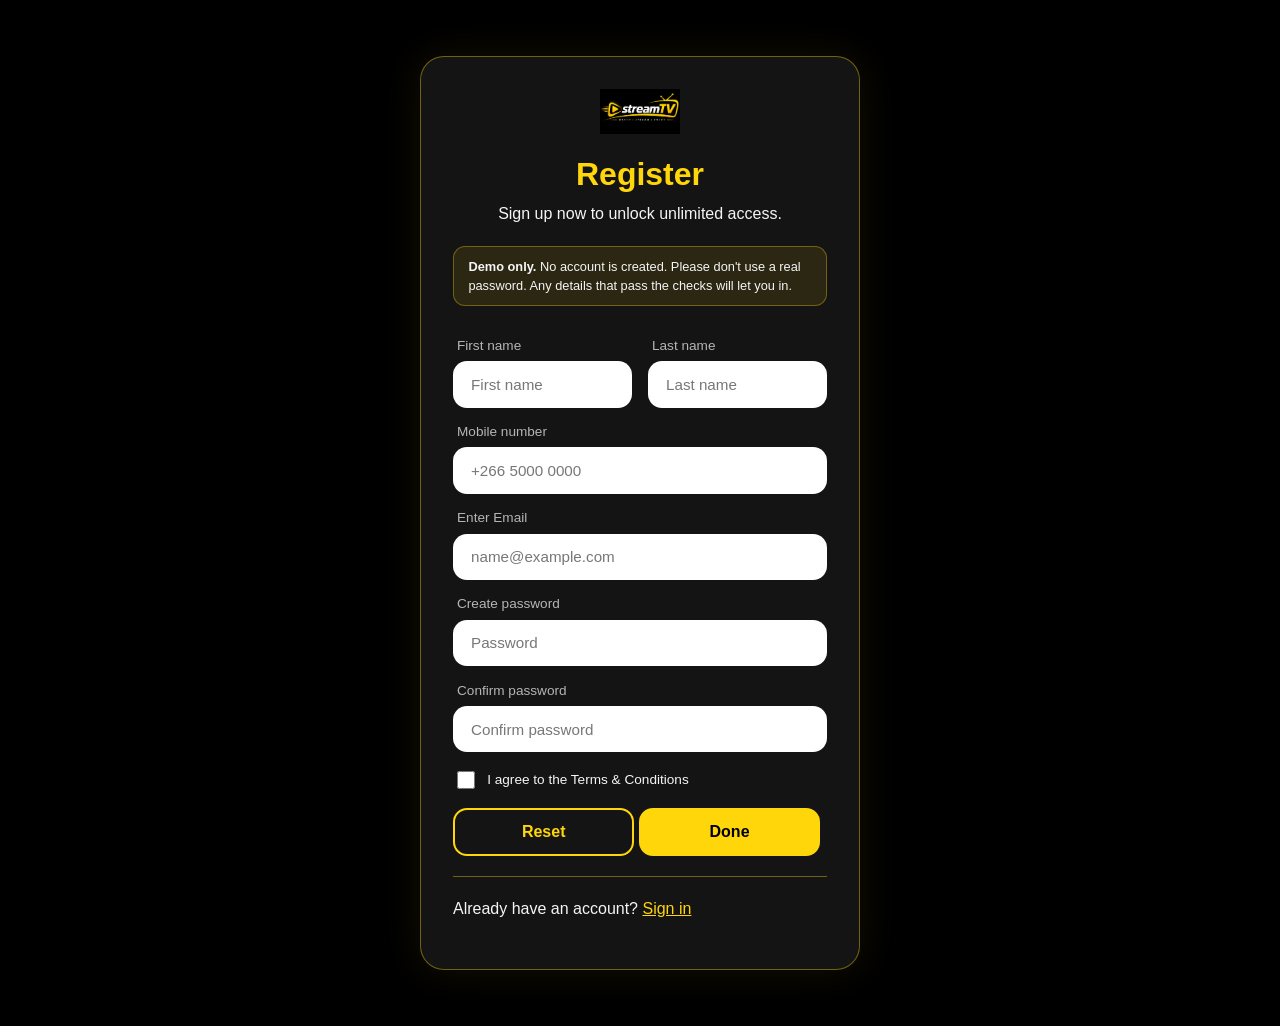
==== about.html @ e043f34e "Add files via upload" ====
<!DOCTYPE html>
<html lang="en">
<head>
    <script src="guard.js"></script>
    <meta charset="UTF-8">
    <meta name="viewport" content="width=device-width, initial-scale=1.0">
    <title>StreamTV | About and Help</title>
    <link href="https://cdn.jsdelivr.net/npm/bootstrap@5.3.3/dist/css/bootstrap.min.css" rel="stylesheet">
    <link rel="stylesheet" href="streamtv.css">
</head>
<body>
    <header>
        <nav class="navbar navbar-expand-lg navbar-dark" aria-label="Main navigation">
            <div class="container-fluid">
                <a class="navbar-brand" href="home.html">
                    <img src="STREAMTV.webp" alt="StreamTV logo" height="32">
                    <span>StreamTV</span>
                </a>
                <button class="navbar-toggler" type="button" data-bs-toggle="collapse" data-bs-target="#mainNav" aria-controls="mainNav" aria-expanded="false" aria-label="Toggle navigation">
                    <span class="navbar-toggler-icon"></span>
                </button>
                <div class="collapse navbar-collapse" id="mainNav">
                    <ul class="navbar-nav ms-auto mb-2 mb-lg-0 align-items-lg-center">
                        <li class="nav-item"><a class="nav-link" href="home.html">Home</a></li>
                        <li class="nav-item"><a class="nav-link" href="browse.html">Browse</a></li>
                        <li class="nav-item"><a class="nav-link" href="mylist.html">My List</a></li>
                        <li class="nav-item"><a class="nav-link active" aria-current="page" href="about.html">About</a></li>
                        <li class="nav-item"><button type="button" id="logoutBtn" class="btn btn-outline-warning ms-lg-2">Log out</button></li>
                    </ul>
                    <form class="d-flex ms-lg-3" role="search">
                        <label for="search_input" class="visually-hidden">Search</label>
                        <input class="form-control me-2" type="search" id="search_input" placeholder="Search">
                        <button class="btn btn-warning" type="submit" aria-label="search">
                             <svg width="16" height="16" viewBox="0 0 24 24" fill="none" stroke="currentColor" stroke-width="2">
                                 <circle cx="11" cy="11" r="8"></circle>
                                <line x1="21" y1="21" x2="16.65" y2="16.65"></line>
                            </svg>
                        </button>
                    </form>
                </div>
            </div>
        </nav>
    </header>

    <main>
        <section id="About" aria-labelledby="about-title">
            <h1 id="about-title">About StreamTV</h1>
            <p>StreamTV is a student-built streaming platform. It lets visitors explore a library of free films, read more about each title, watch trailers, and save favourites to their own list.</p>

            <h2>Who is it for?</h2>
            <ul>
                <li>Students who want free, legal films to watch.</li>
                <li>Film fans who like to browse by genre.</li>
                <li>Anyone who wants a simple list of what to watch next.</li>
            </ul>

            <h2>How it works</h2>
            <ol>
                <li>Sign up or sign in (this is a demo, so no real account is made).</li>
                <li>Browse the library and search or filter by genre.</li>
                <li>Open a title to see its details and watch the trailer.</li>
                <li>Add titles to My List. Your list is saved in this browser.</li>
            </ol>
        </section>

        <section id="faq" aria-labelledby="faq-title">
            <h2 id="faq-title">Frequently Asked Questions</h2>

            <details>
                <summary>What is StreamTV?</summary>
                <p>StreamTV is a student project for Principles of Web Design. It is not a real streaming service.</p>
            </details>

            <details>
                <summary>Is the sign up real?</summary>
                <p>No. The sign up and sign in forms are demonstrations. No account is created and no password is stored.</p>
            </details>

            <details>
                <summary>How do I add a title to My List?</summary>
                <p>Open the Browse page and press + My List on any title.</p>
            </details>

            <details>
                <summary>Why is my list empty on another device?</summary>
                <p>My List is saved in your browser, so it does not follow you to other browsers or devices.</p>
            </details>
        </section>

        <section id="Contact" aria-labelledby="contact-title">
            <h2 id="contact-title">Contact and Help</h2>
            <p>Have a question or a problem? Send us a message. This is a demonstration form and the message is not sent anywhere.</p>

            <form id="Contact_form">
                <label for="contact_name">Your name</label>
                <input type="text" class="form-control" id="contact_name" placeholder="Your name" required minlength="2">

                <label for="contact_email">Email</label>
                <input type="email" class="form-control" id="contact_email" placeholder="name@example.com" required>

                <label for="contact_message">Message</label>
                <textarea class="form-control" id="contact_message" rows="4" placeholder="How can we help?" required minlength="10"></textarea>

                <button type="submit" class="btn btn-warning mt-3">Send message</button>
                <button type="reset" class="btn btn-outline-warning mt-3">Clear</button>
            </form>

            <p id="Contact_status" role="status" aria-live="polite"></p>
        </section>

        <section id="Credits" aria-labelledby="credits-title">
            <h2 id="credits-title">Credits and Attribution</h2>
            <p>All films on StreamTV are open-licence or public-domain titles. Third-party content is credited below.</p>

            <div class="table-responsive">
                <table class="table table-dark">
                    <thead>
                        <tr><th>Title</th><th>Source</th><th>Licence</th></tr>
                    </thead>
                    <tbody>
                        <tr><td>Big Buck Bunny (2008)</td><td>Blender Foundation</td><td>Creative Commons Attribution 3.0</td></tr>
                        <tr><td>Sintel (2010)</td><td>Blender Foundation</td><td>Creative Commons Attribution 3.0</td></tr>
                        <tr><td>Elephants Dream (2006)</td><td>Blender Foundation</td><td>Creative Commons Attribution 2.5</td></tr>
                        <tr><td>Cosmos Laundromat (2015)</td><td>Blender Foundation</td><td>Creative Commons Attribution 3.0</td></tr>
                        <tr><td>Spring (2019)</td><td>Blender Studio</td><td>Creative Commons Attribution 4.0</td></tr>
                        <tr><td>Tears of Steel (2012)</td><td>Blender Foundation</td><td>Creative Commons Attribution 3.0</td></tr>
                        <tr><td>A Trip to the Moon (1902)</td><td>Internet Archive</td><td>Public domain</td></tr>
                        <tr><td>Metropolis (1927)</td><td>Internet Archive</td><td>Public domain</td></tr>
                        <tr><td>Night of the Living Dead (1968)</td><td>Internet Archive</td><td>Public domain</td></tr>
                        <tr><td>Nosferatu (1922)</td><td>Internet Archive</td><td>Public domain</td></tr>
                        <tr><td>The Kid (1921)</td><td>Internet Archive</td><td>Public domain</td></tr>
                        <tr><td>The General (1926)</td><td>Internet Archive</td><td>Public domain</td></tr>
                        <tr><td>Embedded videos</td><td>Official Blender YouTube channels (the six Blender films); Internet Archive (Metropolis, Night of the Living Dead, Nosferatu)</td><td>Same licence or public-domain status as each film</td></tr>
                        <tr><td>Poster images and hero image</td><td>Wikimedia Commons / Blender Foundation</td><td>See each image's own page</td></tr>
                    </tbody>
                </table>
            </div>

            <p>Bootstrap 5.3 is used under the MIT licence. The navbar is adapted from the Bootstrap documentation (getbootstrap.com).</p>
        </section>
    </main>

    <footer>
        <nav aria-label="Footer navigation">
            <a href="about.html">About</a>
            <a href="about.html#faq">Help</a>
        </nav>
        <p>&copy; 2026 StreamTV. A student project for Principles of Web Design. All rights reserved.</p>
    </footer>

    <script src="https://cdn.jsdelivr.net/npm/bootstrap@5.3.3/dist/js/bootstrap.bundle.min.js"></script>
    <script src="about.js"></script>
</body>
</html>
---- streamtv.css ----
/* COLOUR VARIABLES */
:root {
  --black: #000000;
  --card: #141414;
  --yellow: #FFD60A;
  --yellow-dark: #E6BE00;
  --white: #F5F5F5;
  --muted: #B5B5B5;
}

/*  RESET */
* {
  box-sizing: border-box;
}

/* BODY */
body {
  margin: 0;
  background: var(--black);
  color: var(--white);
  font-family: Arial, sans-serif;
  line-height: 1.5;
}

/* only the sign up and sign in pages get padding around the card */
body.form-page {
  padding: 1.5rem 1rem;
}

html,
body {
  overflow-x: hidden;
}

img {
  max-width: 100%;
}

/* FORM CARD (sign up and sign in) */
.form-box {
  max-width: 440px;
  margin: 2rem auto;
  padding: 2rem;
  background: var(--card);
  border: 1px solid rgba(255, 214, 10, 0.4);
  border-radius: 24px;
  box-shadow: 0 0 40px rgba(255, 214, 10, 0.08);
}

.form-box > img {
  display: block;
  width: 80px;
  height: auto;
  margin: 0 auto 1rem;
}

/* HEADINGS */
h1 {
  margin: 0 0 0.25rem;
  color: var(--yellow);
  font-size: 2rem;
  font-weight: 700;
}

h2 {
  margin: 0 0 0.25rem;
  color: var(--yellow);
  text-align: center;
  font-size: 2rem;
  font-weight: 700;
}

h3 {
  margin: 0 0 1.25rem;
  text-align: center;
  font-size: 1rem;
  font-weight: 400;
}

/* DEMO NOTE */
.demo-note {
  padding: 0.6rem 0.9rem;
  margin-bottom: 1rem;
  background: rgba(255, 214, 10, 0.1);
  border: 1px solid rgba(255, 214, 10, 0.35);
  border-radius: 12px;
  font-size: 0.8rem;
}

/* LABELS AND INPUTS */
label {
  display: block;
  margin: 0.9rem 0 0.3rem;
  padding-left: 0.25rem;
  font-size: 0.85rem;
  font-weight: 500;
  color: var(--muted);
}

.form-control {
  display: block;
  width: 100%;
  padding: 0.8rem 1rem;
  background: #FFFFFF;
  color: #111111;
  border: 2px solid transparent;
  border-radius: 14px;
  font-size: 0.95rem;
}

.form-control::placeholder {
  color: #777777;
}

/* FOCUS STATE */
.form-control:focus {
  outline: none;
  background: #FFFFFF;
  color: #111111;
  border-color: var(--yellow);
  box-shadow: 0 0 0 0.2rem rgba(255, 214, 10, 0.3);
}

.form-select {
  background-color: #FFFFFF;
  color: #111111;
  border: 2px solid transparent;
  border-radius: 14px;
  padding: 0.8rem 1rem;
  font-size: 0.95rem;
}

.form-select:focus {
  border-color: var(--yellow);
  box-shadow: 0 0 0 0.2rem rgba(255, 214, 10, 0.3);
}

.name-row {
  display: flex;
  gap: 1rem;
}

.name-row > div {
  flex: 1;
  min-width: 0;
}

/* CHECKBOX ROW */
.form-check {
  display: flex;
  align-items: center;
  gap: 0.6rem;
  margin: 1rem 0;
  font-size: 0.85rem;
}

.form-check-input {
  width: 1.1rem;
  height: 1.1rem;
  accent-color: var(--yellow);
}

.form-check-label {
  margin: 0;
  padding: 0;
  color: var(--white);
}

/* MESSAGES */
#message {
  margin-top: 1rem;
}

.alert {
  padding: 0.7rem 1rem;
  border-radius: 12px;
  font-size: 0.9rem;
}

.alert-success {
  background: rgba(255, 214, 10, 0.15);
  border: 1px solid var(--yellow);
}

.alert-danger {
  background: rgba(255, 107, 107, 0.15);
  border: 1px solid #FF6B6B;
}

/* BUTTONS */
.btn {
  padding: 0.8rem;
  border-radius: 14px;
  font-family: inherit;
  font-size: 1rem;
  font-weight: 600;
  cursor: pointer;
}

.btn-sm {
  padding: 0.4rem 0.75rem;
  font-size: 0.85rem;
  border-radius: 10px;
}

.btn-warning {
  background: var(--yellow);
  border: 2px solid var(--yellow);
  color: #000000;
}

.btn-secondary {
  background: transparent;
  border: 2px solid var(--yellow);
  color: var(--yellow);
}

/* HOVER STATES */
.btn-warning:hover {
  background: var(--yellow-dark);
  border-color: var(--yellow-dark);
  color: #000000;
}

.btn-secondary:hover {
  background: var(--yellow);
  color: #000000;
}

.btn-outline-warning {
  border: 2px solid var(--yellow);
  color: var(--yellow);
}

.btn-outline-warning:hover {
  background: var(--yellow);
  color: #000000;
}

.btn:focus-visible {
  outline: 3px solid #FFFFFF;
  outline-offset: 2px;
}

/* buttons inside the sign up / sign in card */
.form-box .btn {
  width: calc(50% - 0.35rem);
}

.form-box .btn-full {
  width: 100%;
}

hr {
  border: 0;
  border-top: 1px solid rgba(255, 214, 10, 0.4);
  margin: 1.25rem 0;
}

a {
  color: var(--yellow);
}

a:hover,
a:focus {
  color: var(--yellow-dark);
}

/* NAVBAR */
.navbar.navbar-dark {
  --bs-navbar-color: #F5F5F5;
  --bs-navbar-hover-color: #FFD60A;
  --bs-navbar-active-color: #FFD60A;
  --bs-navbar-brand-color: #F5F5F5;
  --bs-navbar-brand-hover-color: #FFD60A;
  background: #000000;
  border-bottom: 1px solid rgba(255, 214, 10, 0.4);
  padding: 0.5rem 0;
}

.navbar-brand {
  display: flex;
  align-items: center;
  gap: 0.5rem;
  font-weight: 700;
}

.navbar .btn {
  padding: 0.45rem 0.9rem;
  font-size: 0.95rem;
}

.navbar .form-control {
  padding: 0.45rem 0.9rem;
}

/* PAGE SECTIONS */
main section {
  padding: 1.5rem 1.5rem 0;
}

main section h2 {
  text-align: left;
  margin-bottom: 1rem;
}

#Browse_heading p,
#Mylist_heading p {
  color: var(--muted);
}

/* HERO BANNER */
#Hero {
  min-height: 70vh;
  padding: 4rem 1.5rem;
  display: flex;
  flex-direction: column;
  justify-content: center;
  align-items: flex-start;
  gap: 0.75rem;
  background:
    linear-gradient(to right, rgba(0, 0, 0, 0.85), rgba(0, 0, 0, 0.3)),
    url("hero.jpg") center / cover no-repeat;
}

#Hero h1 {
  font-size: 2.5rem;
}

.hero-buttons {
  display: flex;
  flex-wrap: wrap;
  gap: 0.6rem;
}

/* A ROW OF CARDS  */
#Trending-row,
#New_releases-row,
#Popular-row {
  display: flex;
  gap: 1rem;
  overflow-x: auto;
  padding-bottom: 1rem;
  scroll-snap-type: x proximity;
}

/*  ONE MOVIE CARD */
.movie-card {
  flex: 0 0 170px;
  background: var(--card);
  border: 1px solid transparent;
  border-radius: 14px;
  overflow: hidden;
  scroll-snap-align: start;
  transition: transform 0.2s, border-color 0.2s;
}

/* on Browse and My List the Bootstrap column sets the width */
.row .movie-card {
  flex: none;
  height: 100%;
}

/* HOVER and FOCUS STATE */
.movie-card:hover,
.movie-card:focus-within {
  transform: translateY(-6px);
  border-color: var(--yellow);
}

.poster-img {
  display: block;
  width: 100%;
  aspect-ratio: 2 / 3;
  object-fit: cover;
  background: #222222;
}

.movie-info {
  padding: 0.75rem;
}

.movie-title {
  margin: 0 0 0.25rem;
  text-align: left;
  font-size: 1rem;
  font-weight: 600;
  color: var(--white);
}

.movie-meta {
  margin: 0 0 0.5rem;
  font-size: 0.75rem;
  color: var(--muted);
}

/* description clipped to 3 lines */
.movie-desc {
  margin: 0.5rem 0 0.75rem;
  font-size: 0.8rem;
  color: var(--muted);
  display: -webkit-box;
  -webkit-line-clamp: 3;
  line-clamp: 3;
  -webkit-box-orient: vertical;
  overflow: hidden;
}

.card-buttons {
  display: flex;
  flex-wrap: wrap;
  gap: 0.4rem;
}

#No_results {
  padding: 2rem 0;
  text-align: center;
  color: var(--muted);
}

/*  DETAILS MODAL */
.modal-content {
  background: var(--card);
  color: var(--white);
  border: 1px solid rgba(255, 214, 10, 0.4);
  border-radius: 20px;
}

.modal-header,
.modal-footer {
  border-color: rgba(255, 214, 10, 0.2);
}

.modal-title {
  margin: 0;
  text-align: left;
  font-size: 1.5rem;
}

/* MY LIST PAGE */
#Mylist_count {
  color: var(--muted);
}

#Mylist_empty {
  padding: 2rem 0;
  text-align: center;
  color: var(--muted);
}

#Mylist_actions {
  padding-top: 1rem;
}

#Mylist_message {
  padding: 0.5rem 1.5rem;
  min-height: 2rem;
  color: var(--yellow);
}

/* ABOUT PAGE */
details {
  margin-bottom: 0.5rem;
  padding: 0.75rem 1rem;
  background: var(--card);
  border: 1px solid rgba(255, 214, 10, 0.25);
  border-radius: 12px;
}

summary {
  cursor: pointer;
  font-weight: 600;
  color: var(--yellow);
}

details p {
  margin: 0.5rem 0 0;
}

#Contact_form {
  max-width: 600px;
}

.status-ok {
  margin-top: 1rem;
  color: var(--yellow);
}

.status-error {
  margin-top: 1rem;
  color: #FF6B6B;
}

/* MY LIST FEEDBACK MESSAGE */
#list-toast {
  position: fixed;
  left: 50%;
  bottom: 1.5rem;
  transform: translateX(-50%) translateY(20px);
  z-index: 2000;
  max-width: 90%;
  padding: 0.75rem 1.25rem;
  background: var(--yellow);
  color: #000000;
  font-weight: 600;
  border-radius: 12px;
  opacity: 0;
  pointer-events: none;
  transition: opacity 0.25s, transform 0.25s;
}

#list-toast.show {
  opacity: 1;
  transform: translateX(-50%) translateY(0);
}

/* FOOTER */
footer {
  margin-top: 2rem;
  padding: 1.5rem;
  text-align: center;
  font-size: 0.85rem;
  color: var(--muted);
  border-top: 1px solid rgba(255, 214, 10, 0.3);
}

footer nav a {
  margin: 0 0.5rem;
}

/* TABLET */
@media (max-width: 768px) {
  body.form-page {
    padding: 1rem;
  }

  .form-box {
    margin: 1rem auto;
  }
}

/* PHONE */
@media (max-width: 480px) {
  .form-box {
    padding: 1.5rem 1.25rem;
    border-radius: 20px;
  }

  h2 {
    font-size: 1.7rem;
  }

  #Hero h1 {
    font-size: 1.8rem;
  }

  .name-row {
    flex-direction: column;
    gap: 0;
  }

  .form-box .btn {
    width: 100%;
    margin-bottom: 0.6rem;
  }

  .movie-card {
    flex-basis: 140px;
  }
}

/* DATA STATUS LINE (Fetch API feedback)  */
.data-status {
  margin: 0;
  padding: 0.75rem 1.5rem 0;
  min-height: 2rem;
  font-size: 0.85rem;
  color: var(--muted);
}

.data-status.loading::before {
  content: "⏳ ";
}

.data-status.ok {
  color: var(--muted);
}

.data-status.error {
  color: #FF6B6B;
}

/* VIDEO PLAYER IN THE DETAILS POP-UP */
#trailerBox iframe {
  border: 0;
  border-radius: 12px;
  background: #000000;
}
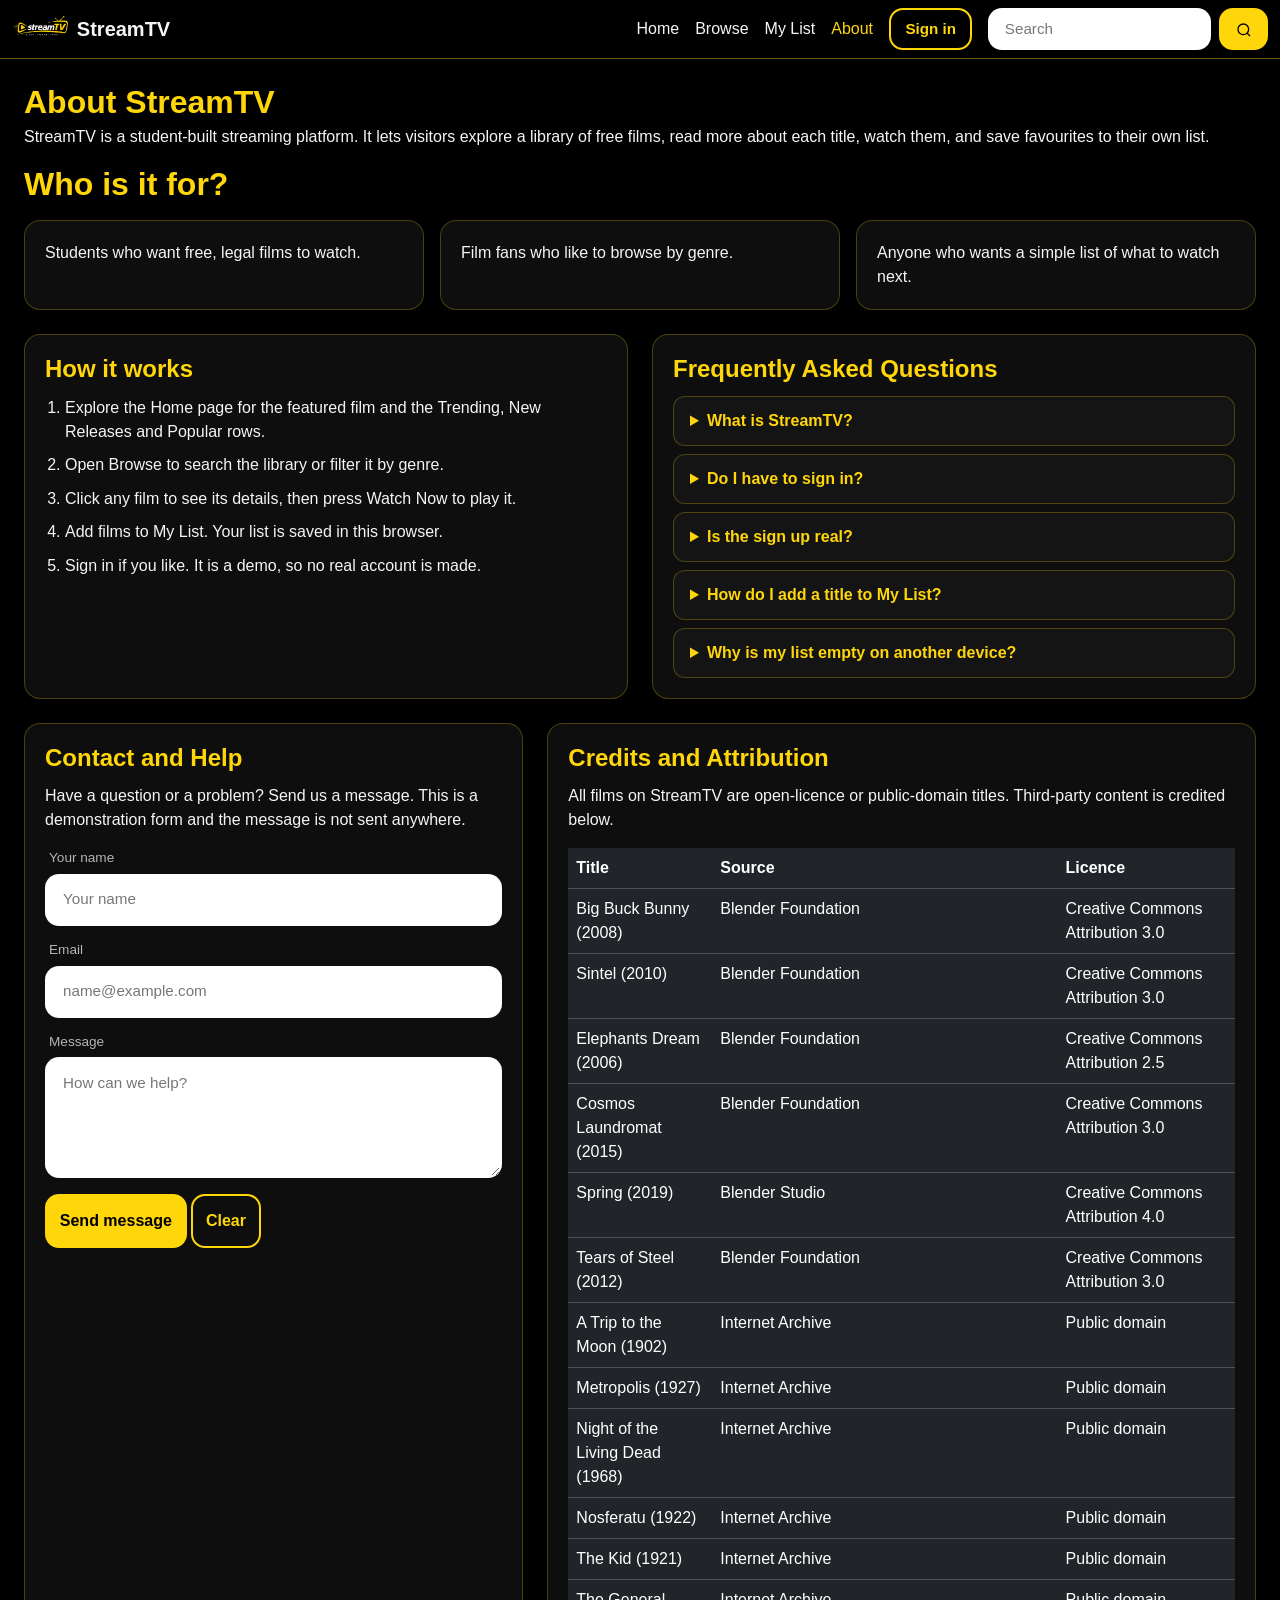
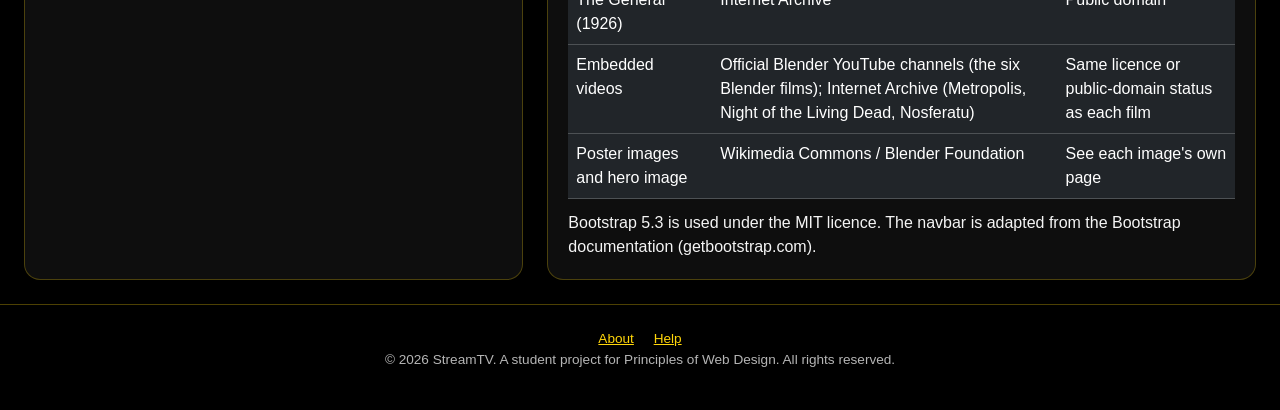
==== commit 75415732: "Add files via upload" ====
--- a/about.html
+++ b/about.html
@@ -1,7 +1,6 @@
 <!DOCTYPE html>
 <html lang="en">
 <head>
-    <script src="guard.js"></script>
     <meta charset="UTF-8">
     <meta name="viewport" content="width=device-width, initial-scale=1.0">
     <title>StreamTV | About and Help</title>
@@ -12,7 +11,7 @@
     <header>
         <nav class="navbar navbar-expand-lg navbar-dark" aria-label="Main navigation">
             <div class="container-fluid">
-                <a class="navbar-brand" href="home.html">
+                <a class="navbar-brand" href="index.html">
                     <img src="STREAMTV.webp" alt="StreamTV logo" height="32">
                     <span>StreamTV</span>
                 </a>
@@ -21,11 +20,12 @@
                 </button>
                 <div class="collapse navbar-collapse" id="mainNav">
                     <ul class="navbar-nav ms-auto mb-2 mb-lg-0 align-items-lg-center">
-                        <li class="nav-item"><a class="nav-link" href="home.html">Home</a></li>
+                        <li class="nav-item"><a class="nav-link" href="index.html">Home</a></li>
                         <li class="nav-item"><a class="nav-link" href="browse.html">Browse</a></li>
                         <li class="nav-item"><a class="nav-link" href="mylist.html">My List</a></li>
                         <li class="nav-item"><a class="nav-link active" aria-current="page" href="about.html">About</a></li>
-                        <li class="nav-item"><button type="button" id="logoutBtn" class="btn btn-outline-warning ms-lg-2">Log out</button></li>
+                        <li id="signinItem" class="nav-item"><a class="btn btn-outline-warning ms-lg-2" href="signin.html">Sign in</a></li>
+                        <li id="logoutItem" class="nav-item" hidden><button type="button" id="logoutBtn" class="btn btn-outline-warning ms-lg-2">Log out</button></li>
                     </ul>
                     <form class="d-flex ms-lg-3" role="search">
                         <label for="search_input" class="visually-hidden">Search</label>
@@ -33,8 +33,8 @@
                         <button class="btn btn-warning" type="submit" aria-label="search">
                              <svg width="16" height="16" viewBox="0 0 24 24" fill="none" stroke="currentColor" stroke-width="2">
                                  <circle cx="11" cy="11" r="8"></circle>
-                                <line x1="21" y1="21" x2="16.65" y2="16.65"></line>
-                            </svg>
+                                 <line x1="21" y1="21" x2="16.65" y2="16.65"></line>
+                             </svg>
                         </button>
                     </form>
                 </div>
@@ -45,98 +45,121 @@
     <main>
         <section id="About" aria-labelledby="about-title">
             <h1 id="about-title">About StreamTV</h1>
-            <p>StreamTV is a student-built streaming platform. It lets visitors explore a library of free films, read more about each title, watch trailers, and save favourites to their own list.</p>
+            <p>StreamTV is a student-built streaming platform. It lets visitors explore a library of free films, read more about each title, watch them, and save favourites to their own list.</p>
 
             <h2>Who is it for?</h2>
-            <ul>
-                <li>Students who want free, legal films to watch.</li>
-                <li>Film fans who like to browse by genre.</li>
-                <li>Anyone who wants a simple list of what to watch next.</li>
-            </ul>
-
-            <h2>How it works</h2>
-            <ol>
-                <li>Sign up or sign in (this is a demo, so no real account is made).</li>
-                <li>Browse the library and search or filter by genre.</li>
-                <li>Open a title to see its details and watch the trailer.</li>
-                <li>Add titles to My List. Your list is saved in this browser.</li>
-            </ol>
+            <div class="row g-3">
+                <div class="col-md-4"><div class="about-panel"><p>Students who want free, legal films to watch.</p></div></div>
+                <div class="col-md-4"><div class="about-panel"><p>Film fans who like to browse by genre.</p></div></div>
+                <div class="col-md-4"><div class="about-panel"><p>Anyone who wants a simple list of what to watch next.</p></div></div>
+            </div>
         </section>
 
-        <section id="faq" aria-labelledby="faq-title">
-            <h2 id="faq-title">Frequently Asked Questions</h2>
+        <section id="HowFaq" aria-label="How it works and frequently asked questions">
+            <div class="row g-4">
+                <div class="col-lg-6">
+                    <div class="about-panel">
+                        <h2 id="how-title">How it works</h2>
+                        <ol>
+                            <li>Explore the Home page for the featured film and the Trending, New Releases and Popular rows.</li>
+                            <li>Open Browse to search the library or filter it by genre.</li>
+                            <li>Click any film to see its details, then press Watch Now to play it.</li>
+                            <li>Add films to My List. Your list is saved in this browser.</li>
+                            <li>Sign in if you like. It is a demo, so no real account is made.</li>
+                        </ol>
+                    </div>
+                </div>
+                <div class="col-lg-6" id="faq">
+                    <div class="about-panel">
+                        <h2 id="faq-title">Frequently Asked Questions</h2>
 
-            <details>
-                <summary>What is StreamTV?</summary>
-                <p>StreamTV is a student project for Principles of Web Design. It is not a real streaming service.</p>
-            </details>
+                        <details>
+                            <summary>What is StreamTV?</summary>
+                            <p>StreamTV is a student project for Principles of Web Design. It is not a real streaming service.</p>
+                        </details>
 
-            <details>
-                <summary>Is the sign up real?</summary>
-                <p>No. The sign up and sign in forms are demonstrations. No account is created and no password is stored.</p>
-            </details>
+                        <details>
+                            <summary>Do I have to sign in?</summary>
+                            <p>No. You can browse and watch without signing in. Signing in is a demonstration and only changes the Sign in button to Log out.</p>
+                        </details>
 
-            <details>
-                <summary>How do I add a title to My List?</summary>
-                <p>Open the Browse page and press + My List on any title.</p>
-            </details>
+                        <details>
+                            <summary>Is the sign up real?</summary>
+                            <p>No. The sign up and sign in forms are demonstrations. No account is created and no password is stored.</p>
+                        </details>
 
-            <details>
-                <summary>Why is my list empty on another device?</summary>
-                <p>My List is saved in your browser, so it does not follow you to other browsers or devices.</p>
-            </details>
+                        <details>
+                            <summary>How do I add a title to My List?</summary>
+                            <p>Press + My List on any film, on any page, or open the film and press it there.</p>
+                        </details>
+
+                        <details>
+                            <summary>Why is my list empty on another device?</summary>
+                            <p>My List is saved in your browser, so it does not follow you to other browsers or devices.</p>
+                        </details>
+                    </div>
+                </div>
+            </div>
         </section>
 
-        <section id="Contact" aria-labelledby="contact-title">
-            <h2 id="contact-title">Contact and Help</h2>
-            <p>Have a question or a problem? Send us a message. This is a demonstration form and the message is not sent anywhere.</p>
+        <section id="ContactCredits" aria-label="Contact and credits">
+            <div class="row g-4">
+                <div class="col-lg-5" id="Contact">
+                    <div class="about-panel">
+                        <h2 id="contact-title">Contact and Help</h2>
+                        <p>Have a question or a problem? Send us a message. This is a demonstration form and the message is not sent anywhere.</p>
 
-            <form id="Contact_form">
-                <label for="contact_name">Your name</label>
-                <input type="text" class="form-control" id="contact_name" placeholder="Your name" required minlength="2">
+                        <form id="Contact_form">
+                            <label for="contact_name">Your name</label>
+                            <input type="text" class="form-control" id="contact_name" placeholder="Your name" required minlength="2" pattern="[A-Za-z\u00C0-\u00FF' \-]{2,}" title="Letters only, no numbers" autocomplete="name">
 
-                <label for="contact_email">Email</label>
-                <input type="email" class="form-control" id="contact_email" placeholder="name@example.com" required>
+                            <label for="contact_email">Email</label>
+                            <input type="email" class="form-control" id="contact_email" placeholder="name@example.com" required>
 
-                <label for="contact_message">Message</label>
-                <textarea class="form-control" id="contact_message" rows="4" placeholder="How can we help?" required minlength="10"></textarea>
+                            <label for="contact_message">Message</label>
+                            <textarea class="form-control" id="contact_message" rows="4" placeholder="How can we help?" required minlength="10"></textarea>
 
-                <button type="submit" class="btn btn-warning mt-3">Send message</button>
-                <button type="reset" class="btn btn-outline-warning mt-3">Clear</button>
-            </form>
+                            <button type="submit" class="btn btn-warning mt-3">Send message</button>
+                            <button type="reset" class="btn btn-outline-warning mt-3">Clear</button>
+                        </form>
 
-            <p id="Contact_status" role="status" aria-live="polite"></p>
-        </section>
+                        <p id="Contact_status" role="status" aria-live="polite"></p>
+                    </div>
+                </div>
 
-        <section id="Credits" aria-labelledby="credits-title">
-            <h2 id="credits-title">Credits and Attribution</h2>
-            <p>All films on StreamTV are open-licence or public-domain titles. Third-party content is credited below.</p>
+                <div class="col-lg-7" id="Credits">
+                    <div class="about-panel">
+                        <h2 id="credits-title">Credits and Attribution</h2>
+                        <p>All films on StreamTV are open-licence or public-domain titles. Third-party content is credited below.</p>
 
-            <div class="table-responsive">
-                <table class="table table-dark">
-                    <thead>
-                        <tr><th>Title</th><th>Source</th><th>Licence</th></tr>
-                    </thead>
-                    <tbody>
-                        <tr><td>Big Buck Bunny (2008)</td><td>Blender Foundation</td><td>Creative Commons Attribution 3.0</td></tr>
-                        <tr><td>Sintel (2010)</td><td>Blender Foundation</td><td>Creative Commons Attribution 3.0</td></tr>
-                        <tr><td>Elephants Dream (2006)</td><td>Blender Foundation</td><td>Creative Commons Attribution 2.5</td></tr>
-                        <tr><td>Cosmos Laundromat (2015)</td><td>Blender Foundation</td><td>Creative Commons Attribution 3.0</td></tr>
-                        <tr><td>Spring (2019)</td><td>Blender Studio</td><td>Creative Commons Attribution 4.0</td></tr>
-                        <tr><td>Tears of Steel (2012)</td><td>Blender Foundation</td><td>Creative Commons Attribution 3.0</td></tr>
-                        <tr><td>A Trip to the Moon (1902)</td><td>Internet Archive</td><td>Public domain</td></tr>
-                        <tr><td>Metropolis (1927)</td><td>Internet Archive</td><td>Public domain</td></tr>
-                        <tr><td>Night of the Living Dead (1968)</td><td>Internet Archive</td><td>Public domain</td></tr>
-                        <tr><td>Nosferatu (1922)</td><td>Internet Archive</td><td>Public domain</td></tr>
-                        <tr><td>The Kid (1921)</td><td>Internet Archive</td><td>Public domain</td></tr>
-                        <tr><td>The General (1926)</td><td>Internet Archive</td><td>Public domain</td></tr>
-                        <tr><td>Embedded videos</td><td>Official Blender YouTube channels (the six Blender films); Internet Archive (Metropolis, Night of the Living Dead, Nosferatu)</td><td>Same licence or public-domain status as each film</td></tr>
-                        <tr><td>Poster images and hero image</td><td>Wikimedia Commons / Blender Foundation</td><td>See each image's own page</td></tr>
-                    </tbody>
-                </table>
+                        <div class="table-responsive">
+                            <table class="table table-dark">
+                                <thead>
+                                    <tr><th>Title</th><th>Source</th><th>Licence</th></tr>
+                                </thead>
+                                <tbody>
+                                    <tr><td>Big Buck Bunny (2008)</td><td>Blender Foundation</td><td>Creative Commons Attribution 3.0</td></tr>
+                                    <tr><td>Sintel (2010)</td><td>Blender Foundation</td><td>Creative Commons Attribution 3.0</td></tr>
+                                    <tr><td>Elephants Dream (2006)</td><td>Blender Foundation</td><td>Creative Commons Attribution 2.5</td></tr>
+                                    <tr><td>Cosmos Laundromat (2015)</td><td>Blender Foundation</td><td>Creative Commons Attribution 3.0</td></tr>
+                                    <tr><td>Spring (2019)</td><td>Blender Studio</td><td>Creative Commons Attribution 4.0</td></tr>
+                                    <tr><td>Tears of Steel (2012)</td><td>Blender Foundation</td><td>Creative Commons Attribution 3.0</td></tr>
+                                    <tr><td>A Trip to the Moon (1902)</td><td>Internet Archive</td><td>Public domain</td></tr>
+                                    <tr><td>Metropolis (1927)</td><td>Internet Archive</td><td>Public domain</td></tr>
+                                    <tr><td>Night of the Living Dead (1968)</td><td>Internet Archive</td><td>Public domain</td></tr>
+                                    <tr><td>Nosferatu (1922)</td><td>Internet Archive</td><td>Public domain</td></tr>
+                                    <tr><td>The Kid (1921)</td><td>Internet Archive</td><td>Public domain</td></tr>
+                                    <tr><td>The General (1926)</td><td>Internet Archive</td><td>Public domain</td></tr>
+                                    <tr><td>Embedded videos</td><td>Official Blender YouTube channels (the six Blender films); Internet Archive (Metropolis, Night of the Living Dead, Nosferatu)</td><td>Same licence or public-domain status as each film</td></tr>
+                                    <tr><td>Poster images and hero image</td><td>Wikimedia Commons / Blender Foundation</td><td>See each image's own page</td></tr>
+                                </tbody>
+                            </table>
+                        </div>
+
+                        <p>Bootstrap 5.3 is used under the MIT licence. The navbar is adapted from the Bootstrap documentation (getbootstrap.com).</p>
+                    </div>
+                </div>
             </div>
-
-            <p>Bootstrap 5.3 is used under the MIT licence. The navbar is adapted from the Bootstrap documentation (getbootstrap.com).</p>
         </section>
     </main>
 
@@ -149,6 +172,8 @@
     </footer>
 
     <script src="https://cdn.jsdelivr.net/npm/bootstrap@5.3.3/dist/js/bootstrap.bundle.min.js"></script>
+    <script src="nav.js"></script>
+    <script src="validate.js"></script>
     <script src="about.js"></script>
 </body>
 </html>
--- a/streamtv.css
+++ b/streamtv.css
@@ -299,6 +299,15 @@
   padding: 1.5rem 1.5rem 0;
 }
 
+/* every section except the hero shares the same centred width, so the page has even side spaces */
+main section:not(#Hero),
+main > .data-status {
+  width: 100%;
+  max-width: 1400px;
+  margin-left: auto;
+  margin-right: auto;
+}
+
 main section h2 {
   text-align: left;
   margin-bottom: 1rem;
@@ -311,8 +320,8 @@
 
 /* HERO BANNER */
 #Hero {
-  min-height: 70vh;
-  padding: 4rem 1.5rem;
+  min-height: clamp(320px, 55vh, 560px);
+  padding: 3rem 1.5rem;
   display: flex;
   flex-direction: column;
   justify-content: center;
@@ -337,28 +346,36 @@
 #Trending-row,
 #New_releases-row,
 #Popular-row {
-  display: flex;
+  display: grid;
+  grid-template-columns: repeat(6, 1fr);   /* six equal columns, so no empty space at the end */
   gap: 1rem;
-  overflow-x: auto;
-  padding-bottom: 1rem;
-  scroll-snap-type: x proximity;
+}
+
+@media (max-width: 991px) {
+  #Trending-row,
+  #New_releases-row,
+  #Popular-row {
+    grid-template-columns: repeat(3, 1fr);
+  }
+}
+
+@media (max-width: 575px) {
+  #Trending-row,
+  #New_releases-row,
+  #Popular-row {
+    grid-template-columns: repeat(2, 1fr);
+  }
 }
 
 /*  ONE MOVIE CARD */
 .movie-card {
-  flex: 0 0 170px;
+  height: 100%;
+  cursor: pointer;                         /* the whole card is clickable */
   background: var(--card);
   border: 1px solid transparent;
   border-radius: 14px;
   overflow: hidden;
-  scroll-snap-align: start;
   transition: transform 0.2s, border-color 0.2s;
-}
-
-/* on Browse and My List the Bootstrap column sets the width */
-.row .movie-card {
-  flex: none;
-  height: 100%;
 }
 
 /* HOVER and FOCUS STATE */
@@ -478,7 +495,7 @@
 }
 
 #Contact_form {
-  max-width: 600px;
+  max-width: none;
 }
 
 .status-ok {
@@ -516,7 +533,7 @@
 
 /* FOOTER */
 footer {
-  margin-top: 2rem;
+  margin-top: 1.5rem;
   padding: 1.5rem;
   text-align: center;
   font-size: 0.85rem;
@@ -564,22 +581,22 @@
     margin-bottom: 0.6rem;
   }
 
-  .movie-card {
-    flex-basis: 140px;
-  }
 }
 
 /* DATA STATUS LINE (Fetch API feedback)  */
 .data-status {
   margin: 0;
-  padding: 0.75rem 1.5rem 0;
-  min-height: 2rem;
-  font-size: 0.85rem;
+  padding: 0.6rem 1.5rem 0;
+  font-size: 0.8rem;
   color: var(--muted);
 }
 
 .data-status.loading::before {
   content: "⏳ ";
+}
+
+.data-status:empty {
+  display: none;
 }
 
 .data-status.ok {
@@ -596,3 +613,57 @@
   border-radius: 12px;
   background: #000000;
 }
+
+/* BACK BUTTON (sign in and sign up pages) */
+.back-btn {
+  display: inline-block;
+  margin-bottom: 0.75rem;
+  padding: 0.4rem 0.9rem;
+  border: 2px solid var(--yellow);
+  border-radius: 14px;
+  color: var(--yellow);
+  font-size: 0.9rem;
+  font-weight: 600;
+  text-decoration: none;
+}
+
+.back-btn:hover,
+.back-btn:focus-visible {
+  background: var(--yellow);
+  color: #000000;
+}
+
+/* ABOUT PAGE PANELS (they sit side by side and fill the full height of their row) */
+.about-panel {
+  height: 100%;
+  padding: 1.25rem;
+  background: #0e0e0e;
+  border: 1px solid rgba(255, 214, 10, 0.25);
+  border-radius: 16px;
+}
+
+.about-panel h2 {
+  margin-bottom: 0.75rem;
+  font-size: 1.5rem;
+}
+
+.about-panel p:last-child,
+.about-panel ol:last-child {
+  margin-bottom: 0;
+}
+
+.about-panel ol {
+  padding-left: 1.25rem;
+}
+
+.about-panel li {
+  margin-bottom: 0.6rem;
+}
+
+.about-panel details:last-child {
+  margin-bottom: 0;
+}
+
+.about-panel .table {
+  margin-bottom: 0.75rem;
+}
